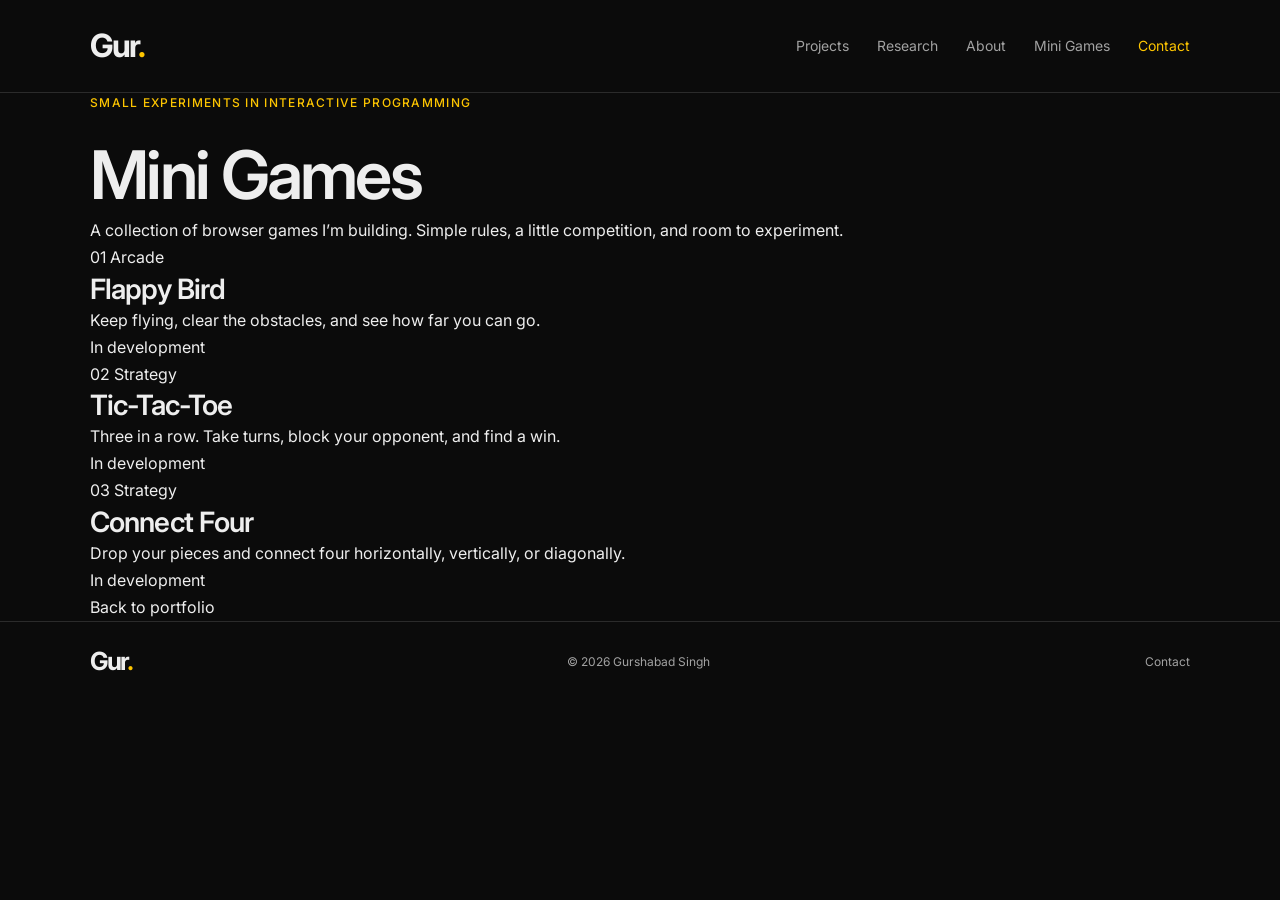
==== games.html @ 079ca64f "Add games.html for mini games portfolio" ====
<!DOCTYPE html>
<html lang="en">
<head>
  <meta charset="UTF-8">
  <meta name="viewport" content="width=device-width, initial-scale=1">
  <meta name="theme-color" content="#0b0b0b">
  <meta name="description" content="Small browser games built by Gurshabad Singh.">
  <title>Mini Games | Gurshabad Singh</title>

  <link rel="stylesheet" href="style.css">
  <link rel="stylesheet" href="games.css">
</head>

<body>
  <a class="skip-link" href="#main">Skip to content</a>

  <header>
    <div class="container header-inner">
      <a class="logo" href="index.html" aria-label="Gurshabad Singh home">
        Gur<span>.</span>
      </a>

      <nav id="navigation" aria-label="Main navigation">
        <a href="index.html#projects">Projects</a>
        <a href="index.html#research">Research</a>
        <a href="index.html#about">About</a>
        <a href="games.html" aria-current="page">Mini Games</a>
        <a class="contact-link" href="index.html#contact">Contact</a>
      </nav>

      <button
        class="menu-button"
        id="menu-button"
        type="button"
        aria-expanded="false"
        aria-controls="navigation">
        Menu
      </button>
    </div>
  </header>

  <main id="main" class="container games-main">
    <div class="games-intro">
      <p class="eyebrow">Small experiments in interactive programming</p>
      <h1>Mini Games</h1>

      <p class="games-description">
        A collection of browser games I’m building.
        Simple rules, a little competition, and room to experiment.
      </p>
    </div>

    <div class="games-grid">

      <!-- When ready, replace the status span with the Play link below. -->
      <article class="game-card">
        <div class="game-heading">
          <span class="game-number">01</span>
          <span class="game-category">Arcade</span>
        </div>

        <h2>Flappy Bird</h2>
        <p>
          Keep flying, clear the obstacles, and see how far you can go.
        </p>

        <div class="game-footer">
          <span class="game-status">In development</span>

          <!-- Enable after creating games/flappy-bird.html:
          <a class="button primary" href="games/flappy-bird.html">
            Play game
          </a>
          -->
        </div>
      </article>

      <article class="game-card">
        <div class="game-heading">
          <span class="game-number">02</span>
          <span class="game-category">Strategy</span>
        </div>

        <h2>Tic-Tac-Toe</h2>
        <p>
          Three in a row. Take turns, block your opponent, and find a win.
        </p>

        <div class="game-footer">
          <span class="game-status">In development</span>

          <!-- Enable after creating games/tic-tac-toe.html:
          <a class="button primary" href="games/tic-tac-toe.html">
            Play game
          </a>
          -->
        </div>
      </article>

      <article class="game-card">
        <div class="game-heading">
          <span class="game-number">03</span>
          <span class="game-category">Strategy</span>
        </div>

        <h2>Connect Four</h2>
        <p>
          Drop your pieces and connect four horizontally, vertically,
          or diagonally.
        </p>

        <div class="game-footer">
          <span class="game-status">In development</span>

          <!-- Enable after creating games/connect-four.html:
          <a class="button primary" href="games/connect-four.html">
            Play game
          </a>
          -->
        </div>
      </article>

    </div>

    <a class="games-back" href="index.html">Back to portfolio</a>
  </main>

  <footer>
    <div class="container footer-inner">
      <a class="logo" href="index.html" aria-label="Back to home">
        Gur<span>.</span>
      </a>

      <span>© <span id="year">2026</span> Gurshabad Singh</span>
      <a href="index.html#contact">Contact</a>
    </div>
  </footer>

  <!-- This page has its own small script.
       Don't load the portfolio's script.js here. -->
  <script>
    const menu = document.getElementById("menu-button");
    const navigation = document.getElementById("navigation");

    function closeMenu() {
      navigation.classList.remove("open");
      menu.setAttribute("aria-expanded", "false");
      menu.textContent = "Menu";
    }

    menu.addEventListener("click", () => {
      const open = navigation.classList.toggle("open");
      menu.setAttribute("aria-expanded", String(open));
      menu.textContent = open ? "Close" : "Menu";
    });

    navigation.querySelectorAll("a").forEach(link => {
      link.addEventListener("click", closeMenu);
    });

    document.addEventListener("keydown", event => {
      if (event.key === "Escape" &&
          navigation.classList.contains("open")) {
        closeMenu();
        menu.focus();
      }
    });

    document.getElementById("year").textContent =
      new Date().getFullYear();
  </script>
</body>
</html>
---- style.css ----
@import url("https://fonts.googleapis.com/css2?family=Inter:wght@400;500;600;700&family=Noto+Sans+Gurmukhi:wght@400;500&display=swap");

:root {
  --bg: #0b0b0b;
  --surface: #121212;
  --text: #eeeeee;
  --muted: #a2a2a2;
  --line: #2b2b2b;
  --yellow: #fdc500;
  --yellow-hover: #ffd500;
}

* { box-sizing: border-box; }

html {
  scroll-behavior: smooth;
  scroll-padding-top: 32px;
}

body {
  margin: 0;
  background: var(--bg);
  color: var(--text);
  font: 16px/1.7 Inter, Arial, sans-serif;
  -webkit-font-smoothing: antialiased;
}

::selection { background: var(--yellow); color: #111; }
a { color: inherit; text-decoration: none; }
button, input, select, textarea { font: inherit; }
button { cursor: pointer; }
h1, h2, h3, p { margin: 0; }
h1, h2, h3 { font-weight: 600; line-height: 1.25; }

:focus-visible {
  outline: 2px solid var(--yellow);
  outline-offset: 5px;
}

[hidden] { display: none !important; }

.container {
  width: min(1100px, calc(100% - 64px));
  margin: auto;
}

.reading-progress {
  position: fixed;
  top: 0;
  left: 0;
  width: 100%;
  height: 2px;
  background: var(--yellow);
  transform: scaleX(0);
  transform-origin: left;
  z-index: 100;
  pointer-events: none;
}

.cursor-ring {
  display: none;
  position: fixed;
  top: 0;
  left: 0;
  width: 30px;
  height: 30px;
  border: 1px solid rgba(253,197,0,.65);
  border-radius: 50%;
  pointer-events: none;
  z-index: 200;
  opacity: 0;
  transition: width .18s, height .18s, background .18s, opacity .18s;
}

.cursor-ring.active {
  width: 44px;
  height: 44px;
  background: rgba(253,197,0,.06);
}

.cursor-ring.pressed { background: rgba(253,197,0,.16); }

header { border-bottom: 1px solid var(--line); }

.header-inner {
  min-height: 92px;
  display: flex;
  align-items: center;
  justify-content: space-between;
  gap: 25px;
}

.logo {
  font-size: 32px;
  font-weight: 700;
  letter-spacing: -1.8px;
  line-height: 1;
}

.logo span { color: var(--yellow); }

nav {
  display: flex;
  align-items: center;
  gap: 28px;
  font-size: 14px;
  color: var(--muted);
}

nav a {
  position: relative;
  padding: 6px 0;
  transition: color .2s;
}

nav a::after {
  content: "";
  position: absolute;
  left: 0;
  bottom: 0;
  height: 1px;
  width: 100%;
  background: var(--yellow);
  transform: scaleX(0);
  transform-origin: left;
  transition: transform .2s;
}

nav a:hover,
nav a[aria-current="location"] { color: var(--text); }

nav a:hover::after,
nav a[aria-current="location"]::after { transform: scaleX(1); }

nav .contact-link { color: var(--yellow); }

.menu-button {
  display: none;
  background: none;
  border: 1px solid var(--line);
  border-radius: 4px;
  color: var(--text);
  padding: 7px 12px;
  font-size: 14px;
}

.hero { padding: 83px 0 73px; }

.hero-grid {
  display: grid;
  grid-template-columns: minmax(0,1fr) 255px;
  gap: 75px;
  align-items: start;
}

.eyebrow {
  font-size: 12px;
  font-weight: 500;
  letter-spacing: 1.3px;
  text-transform: uppercase;
  color: var(--yellow);
}

h1 {
  margin-top: 20px;
  font-size: clamp(40px,5.4vw,67px);
  letter-spacing: -2.7px;
}

.gurmukhi {
  font-family: "Noto Sans Gurmukhi", sans-serif;
  font-size: 23px;
  color: var(--muted);
  margin-top: 13px;
  line-height: 1.8;
}

.hero-role {
  font-size: 20px;
  color: #d5d5d5;
  margin-top: 22px;
  letter-spacing: -.4px;
}

.hero-description {
  max-width: 650px;
  margin-top: 17px;
  color: var(--muted);
  font-size: 16px;
}

.hero-actions {
  display: flex;
  flex-wrap: wrap;
  gap: 11px;
  margin-top: 29px;
}

.button {
  min-height: 44px;
  display: inline-flex;
  align-items: center;
  justify-content: center;
  padding: 10px 18px;
  border: 1px solid #414141;
  border-radius: 4px;
  background: transparent;
  color: var(--text);
  font-size: 14px;
  font-weight: 500;
  transition: background .2s, border-color .2s, transform .2s;
}

.button:hover {
  background: #202020;
  border-color: #777;
  transform: translateY(-2px);
}

.button.primary {
  background: var(--yellow);
  border-color: var(--yellow);
  color: #111;
}

.button.primary:hover {
  background: var(--yellow-hover);
  border-color: var(--yellow-hover);
}

.profile-summary {
  margin: 9px 0 0;
  padding-top: 21px;
  border-top: 2px solid var(--yellow);
}

.profile-summary > div {
  border-bottom: 1px solid var(--line);
  padding-bottom: 20px;
  margin-bottom: 20px;
}

.profile-summary > div:last-child {
  border-bottom: 0;
  padding-bottom: 0;
  margin-bottom: 0;
}

.profile-summary dt {
  font-size: 12px;
  color: var(--muted);
  margin-bottom: 6px;
}

.profile-summary dd {
  margin: 0;
  font-size: 14px;
  color: #d4d4d4;
}

.hero-footer {
  margin-top: 55px;
  padding-top: 20px;
  border-top: 1px solid var(--line);
  display: flex;
  justify-content: space-between;
  flex-wrap: wrap;
  gap: 14px;
  color: var(--muted);
  font-size: 12px;
}

.section {
  border-top: 1px solid var(--line);
  padding: 65px 0;
}

.section-heading {
  display: flex;
  align-items: baseline;
  justify-content: space-between;
  flex-wrap: wrap;
  gap: 16px;
  margin-bottom: 30px;
}

h2 { font-size: 28px; letter-spacing: -.9px; }
.section-heading p { font-size: 14px; color: var(--muted); }

.filters {
  display: flex;
  flex-wrap: wrap;
  gap: 7px;
  margin-bottom: 22px;
}

.filters button {
  border: 1px solid var(--line);
  background: transparent;
  color: var(--muted);
  border-radius: 4px;
  padding: 7px 13px;
  font-size: 13px;
  transition: color .2s, border-color .2s;
}

.filters button:hover { color: var(--text); }

.filters button[aria-pressed="true"] {
  color: var(--yellow);
  border-color: #756015;
  background: #18160e;
}

.project-grid {
  display: grid;
  grid-template-columns: repeat(2,minmax(0,1fr));
  gap: 17px;
  perspective: 1000px;
}

.project-card {
  --mx: 50%;
  --my: 50%;
  --rx: 0deg;
  --ry: 0deg;
  appearance: none;
  width: 100%;
  min-height: 270px;
  display: flex;
  flex-direction: column;
  align-items: flex-start;
  position: relative;
  text-align: left;
  padding: 27px;
  border: 1px solid var(--line);
  border-radius: 6px;
  background: var(--surface);
  color: var(--text);
  overflow: hidden;
  transform: rotateX(var(--rx)) rotateY(var(--ry));
  transition: border-color .22s, background .22s, transform .18s ease-out;
}

.project-card::before {
  content: "";
  position: absolute;
  inset: 0;
  background: radial-gradient(
    320px circle at var(--mx) var(--my),
    rgba(253,197,0,.075),
    transparent 70%
  );
  opacity: 0;
  transition: opacity .25s;
  pointer-events: none;
}

.project-card > * { position: relative; }

.project-card:hover,
.project-card:focus-visible {
  border-color: #706021;
  background: #161616;
}

.project-card:hover::before { opacity: 1; }

.project-top {
  width: 100%;
  display: flex;
  justify-content: space-between;
  align-items: center;
  gap: 15px;
  margin-bottom: 21px;
}

.project-category { font-size: 12px; color: var(--yellow); }

.project-mark {
  font-size: 23px;
  color: #777;
  line-height: 1;
  transition: color .2s, transform .2s;
}

.project-card:hover .project-mark {
  color: var(--yellow);
  transform: rotate(90deg);
}

.project-card h3 { font-size: 21px; letter-spacing: -.55px; }
.project-card p { color: var(--muted); font-size: 14px; margin-top: 11px; }

.tags { display: flex; flex-wrap: wrap; gap: 7px; margin-top: 18px; }

.tag {
  display: inline-block;
  font-size: 12px;
  line-height: 1.6;
  padding: 3px 8px;
  border: 1px solid #383838;
  border-radius: 3px;
  color: #bfbfbf;
}

.project-bottom {
  width: 100%;
  margin-top: auto;
  padding-top: 23px;
  display: flex;
  justify-content: space-between;
  align-items: center;
  gap: 15px;
  font-size: 12px;
  color: var(--muted);
}

.details-label { color: #d7d7d7; }

.research-entry {
  display: grid;
  grid-template-columns: 220px minmax(0,1fr);
  gap: 45px;
  padding: 28px 0;
  border-top: 1px solid var(--line);
}

.research-entry:first-of-type { padding-top: 0; border-top: 0; }
.research-entry h3 { font-size: 18px; letter-spacing: -.35px; }
.research-role { color: var(--yellow); font-size: 13px; margin-top: 8px; }
.metadata { color: var(--muted); font-size: 12px; margin-top: 5px; }
.research-copy p { color: var(--muted); font-size: 15px; }
.research-copy p + p { margin-top: 12px; }

.manuscripts {
  margin-top: 29px;
  padding-top: 28px;
  border-top: 1px solid var(--line);
}

.manuscripts-heading {
  display: flex;
  justify-content: space-between;
  align-items: baseline;
  flex-wrap: wrap;
  gap: 15px;
  margin-bottom: 20px;
}

.manuscripts-heading h3 { font-size: 19px; }
.manuscripts-heading span { font-size: 12px; color: var(--muted); }

.manuscript {
  display: grid;
  grid-template-columns: minmax(0,1fr) auto;
  gap: 25px;
  border-top: 1px solid var(--line);
  padding: 20px 0;
}

.manuscript h3 { font-size: 16px; font-weight: 500; }
.manuscript p { font-size: 14px; color: var(--muted); margin-top: 7px; }
.manuscript-status { font-size: 12px; color: var(--yellow); white-space: nowrap; }
.manuscript-note { font-size: 12px; color: var(--muted); margin-top: 10px; }

.about-grid {
  display: grid;
  grid-template-columns: minmax(0,1fr) 295px;
  gap: 65px;
}

.about-copy p { color: var(--muted); font-size: 15px; }
.about-copy p:first-child { color: #d2d2d2; }
.about-copy p + p { margin-top: 18px; }
.about-aside { border-left: 1px solid var(--line); padding-left: 25px; }
.about-aside h3 { font-size: 13px; font-weight: 500; color: var(--yellow); margin-bottom: 16px; }
.about-aside ul { padding: 0; margin: 0; list-style: none; }
.about-aside li { font-size: 13px; color: var(--muted); padding-bottom: 17px; }
.about-aside strong { display: block; font-weight: 500; color: #d5d5d5; margin-bottom: 3px; }

.skills {
  display: grid;
  grid-template-columns: repeat(3,1fr);
  gap: 30px;
  margin-top: 35px;
  padding-top: 27px;
  border-top: 1px solid var(--line);
}

.skills h3 { font-size: 13px; font-weight: 500; margin-bottom: 10px; }
.skills p { color: var(--muted); font-size: 13px; line-height: 1.9; }

.contact-grid {
  display: grid;
  grid-template-columns: minmax(0,1fr) minmax(0,1fr);
  gap: 70px;
}

.contact-copy { color: var(--muted); font-size: 15px; max-width: 420px; margin-top: 17px; }
.email-link { color: var(--yellow); display: inline-block; font-size: 15px; margin-top: 25px; overflow-wrap: anywhere; }

.contact-actions {
  display: flex;
  flex-wrap: wrap;
  align-items: center;
  gap: 20px;
  margin-top: 18px;
  color: var(--muted);
  font-size: 13px;
}

.contact-actions a:hover { color: var(--text); }
.copy-email { padding: 0; background: none; border: 0; color: var(--muted); }
.copy-email:hover { color: var(--yellow); }

.form-row { display: grid; grid-template-columns: 1fr 1fr; gap: 20px; }
form label { display: block; font-size: 13px; color: #bfbfbf; margin-bottom: 21px; }

input, select, textarea {
  width: 100%;
  display: block;
  background: transparent;
  border: 0;
  border-bottom: 1px solid #4a4a4a;
  border-radius: 0;
  padding: 11px 0;
  color: var(--text);
  font-size: 16px;
  transition: border-color .2s;
}

input:focus, select:focus, textarea:focus { border-bottom-color: var(--yellow); }
input::placeholder, textarea::placeholder { color: #858585; }
select option { background: #151515; }
textarea { resize: vertical; }
.form-note { color: var(--muted); font-size: 12px; margin-top: 15px; }

footer { border-top: 1px solid var(--line); }

.footer-inner {
  padding: 27px 0;
  display: flex;
  align-items: center;
  justify-content: space-between;
  flex-wrap: wrap;
  gap: 20px;
  font-size: 12px;
  color: var(--muted);
}

.footer-inner .logo { font-size: 25px; color: var(--text); }

dialog {
  color: var(--text);
  background: #101010;
  border: 1px solid #424242;
  border-radius: 7px;
  width: min(710px,calc(100% - 32px));
  max-height: 88vh;
  padding: 0;
}

dialog[open] { animation: dialog-enter .2s ease; }
dialog::backdrop { background: rgba(0,0,0,.78); backdrop-filter: blur(5px); }
.dialog-inner { padding: 33px 36px; }
.dialog-top { display: flex; align-items: center; justify-content: space-between; gap: 20px; }
.dialog-category { font-size: 12px; color: var(--yellow); }

.close-dialog {
  display: grid;
  place-items: center;
  width: 35px;
  height: 35px;
  border: 1px solid #444;
  border-radius: 4px;
  color: var(--text);
  background: transparent;
  font-size: 24px;
  line-height: 1;
}

.close-dialog:hover { background: #242424; }
dialog h2 { font-size: 31px; margin-top: 24px; letter-spacing: -.8px; }
.dialog-description { color: #c8c8c8; font-size: 15px; margin-top: 22px; }
.dialog-detail { margin-top: 25px; padding-top: 21px; border-top: 1px solid var(--line); }
.dialog-detail h3 { font-size: 14px; font-weight: 500; margin-bottom: 10px; }
.dialog-detail p { color: var(--muted); font-size: 14px; }
.dialog-actions { display: flex; gap: 10px; flex-wrap: wrap; margin-top: 28px; }

.skip-link {
  position: absolute;
  top: -100px;
  left: 20px;
  background: var(--yellow);
  color: #111;
  padding: 10px 15px;
  z-index: 150;
}

.skip-link:focus { top: 10px; }

.sr-only {
  position: absolute;
  width: 1px;
  height: 1px;
  padding: 0;
  margin: -1px;
  overflow: hidden;
  clip-path: inset(50%);
  white-space: nowrap;
  border: 0;
}

.hero-intro { animation: enter .6s ease both; }
.profile-summary { animation: enter .7s ease both; }

.reveal.pending { opacity: 0; transform: translateY(14px); }
.reveal.visible { animation: enter .5s ease both; }

@keyframes enter {
  from { opacity: 0; translate: 0 14px; }
  to { opacity: 1; translate: 0 0; }
}

@keyframes dialog-enter {
  from { opacity: 0; transform: translateY(8px) scale(.99); }
  to { opacity: 1; transform: translateY(0) scale(1); }
}

@media (hover: hover) and (pointer: fine) and (prefers-reduced-motion: no-preference) {
  .cursor-ring { display: block; }
}

@media (max-width: 900px) {
  .hero-grid { gap: 40px; }
  .contact-grid { gap: 40px; }
  .about-grid { grid-template-columns: minmax(0,1fr) 250px; gap: 40px; }
}

@media (max-width: 720px) {
  .container { width: calc(100% - 40px); }
  .header-inner { min-height: 76px; }
  .logo { font-size: 29px; }
  .menu-button { display: block; }

  nav {
    display: none;
    position: absolute;
    top: 76px;
    left: 0;
    right: 0;
    padding: 21px 20px;
    background: var(--bg);
    border-bottom: 1px solid var(--line);
    z-index: 20;
    gap: 21px;
    flex-wrap: wrap;
  }

  nav.open { display: flex; }
  .hero { padding: 50px 0 45px; }
  .hero-grid { grid-template-columns: 1fr; gap: 32px; }
  h1 { font-size: clamp(37px,9vw,55px); letter-spacing: -1.8px; }
  .gurmukhi { font-size: 21px; }
  .hero-role { font-size: 19px; }

  .profile-summary {
    display: grid;
    grid-template-columns: 1fr 1fr;
    gap: 20px;
    margin-top: 0;
  }

  .profile-summary > div { margin: 0; padding: 0; border-bottom: 0; }
  .hero-footer { margin-top: 32px; }
  .section { padding: 45px 0; }
  .section-heading { display: block; margin-bottom: 24px; }
  .section-heading p { margin-top: 9px; }
  h2 { font-size: 25px; }
  .project-grid { grid-template-columns: 1fr; }
  .project-card { min-height: 250px; padding: 23px; }
  .research-entry { grid-template-columns: 1fr; gap: 15px; padding: 24px 0; }
  .manuscript { grid-template-columns: 1fr; gap: 10px; }
  .about-grid, .contact-grid { grid-template-columns: 1fr; gap: 30px; }
  .about-aside { border-left: 0; border-top: 1px solid var(--line); padding: 23px 0 0; }
  .skills { grid-template-columns: 1fr; gap: 22px; }
  .form-row { grid-template-columns: 1fr; gap: 0; }
  .dialog-inner { padding: 25px; }
  dialog h2 { font-size: 27px; }
}

@media (prefers-reduced-motion: reduce) {
  html { scroll-behavior: auto; }

  *, *::before, *::after {
    animation: none !important;
    transition: none !important;
  }

  .reveal.pending { opacity: 1; transform: none; }
  .project-card { transform: none; }
  .cursor-ring { display: none; }
}
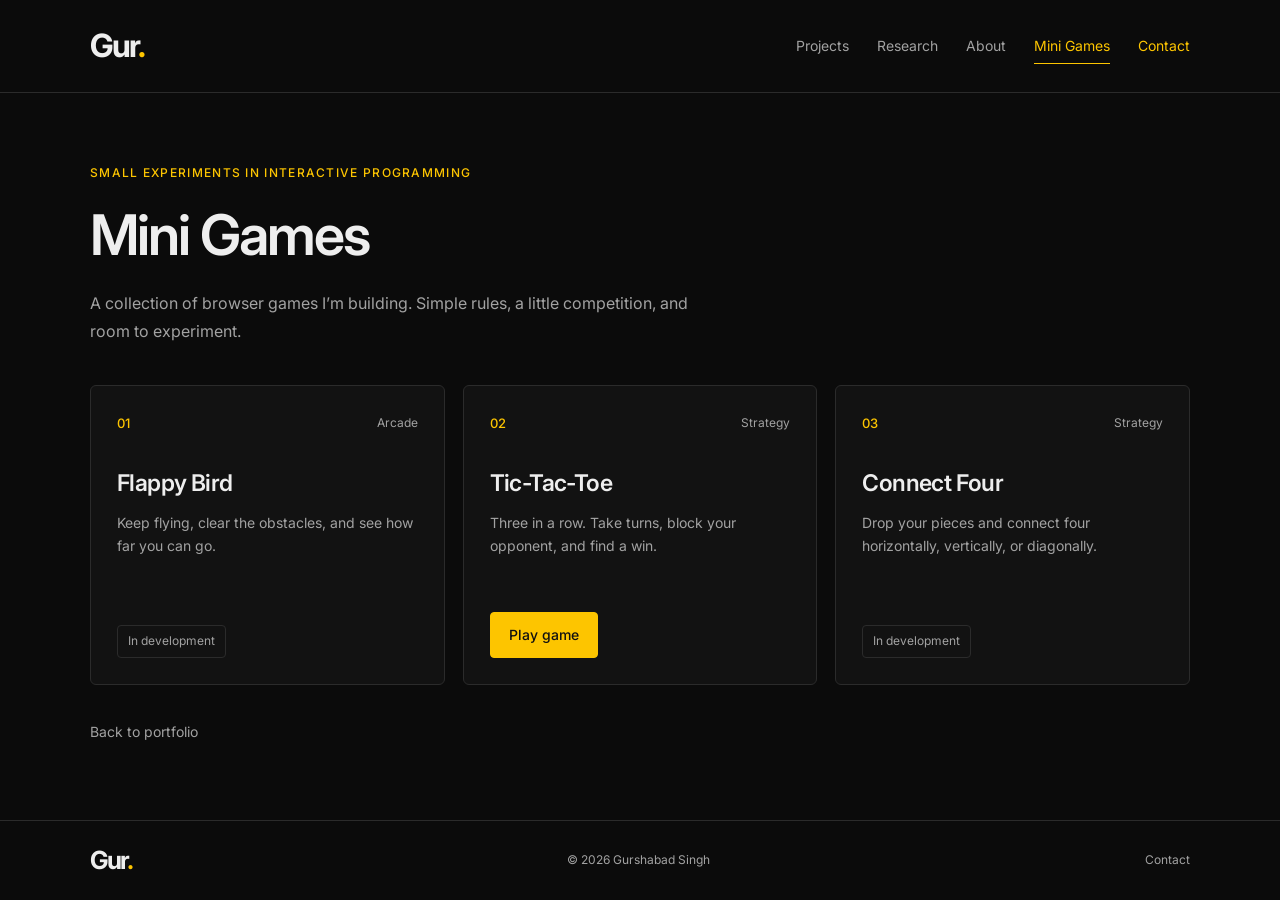
==== commit 5c2cb405: "Update game footer to enable play link Removed 'In development' status and enabled game link." ====
--- a/games.html
+++ b/games.html
@@ -87,14 +87,10 @@
         </p>
 
         <div class="game-footer">
-          <span class="game-status">In development</span>
-
-          <!-- Enable after creating games/tic-tac-toe.html:
-          <a class="button primary" href="games/tic-tac-toe.html">
-            Play game
-          </a>
-          -->
-        </div>
+  <a class="button primary" href="games/tic-tac-toe.html">
+    Play game
+  </a>
+</div>
       </article>
 
       <article class="game-card">
--- a/games.css
+++ b/games.css
@@ -0,0 +1,136 @@
+.games-main {
+  padding-top: 70px;
+  padding-bottom: 75px;
+  min-height: calc(100vh - 180px);
+}
+
+.games-intro {
+  max-width: 640px;
+  margin-bottom: 40px;
+  animation: enter .5s ease both;
+}
+
+.games-intro h1 {
+  font-size: clamp(38px, 5vw, 56px);
+  letter-spacing: -2px;
+  margin-top: 17px;
+}
+
+.games-description {
+  color: var(--muted);
+  font-size: 16px;
+  margin-top: 20px;
+}
+
+.games-grid {
+  display: grid;
+  grid-template-columns: repeat(3, minmax(0, 1fr));
+  gap: 18px;
+}
+
+.game-card {
+  display: flex;
+  flex-direction: column;
+  min-height: 300px;
+  padding: 26px;
+  background: var(--surface);
+  border: 1px solid var(--line);
+  border-radius: 6px;
+  transition:
+    transform .2s ease,
+    border-color .2s ease,
+    background .2s ease;
+  animation: enter .5s ease both;
+}
+
+.game-card:nth-child(2) { animation-delay: .07s; }
+.game-card:nth-child(3) { animation-delay: .14s; }
+
+.game-card:hover {
+  transform: translateY(-4px);
+  border-color: #706021;
+  background: #171717;
+}
+
+.game-heading {
+  display: flex;
+  justify-content: space-between;
+  align-items: center;
+  gap: 15px;
+  margin-bottom: 35px;
+}
+
+.game-number {
+  color: var(--yellow);
+  font-size: 13px;
+  font-weight: 500;
+}
+
+.game-category {
+  color: var(--muted);
+  font-size: 12px;
+}
+
+.game-card h2 {
+  font-size: 23px;
+  letter-spacing: -.6px;
+}
+
+.game-card > p {
+  color: var(--muted);
+  font-size: 14px;
+  margin-top: 13px;
+}
+
+.game-footer {
+  margin-top: auto;
+  padding-top: 28px;
+}
+
+.game-status {
+  display: inline-block;
+  color: var(--muted);
+  font-size: 12px;
+  padding: 5px 10px;
+  border: 1px solid var(--line);
+  border-radius: 4px;
+}
+
+.games-back {
+  display: inline-block;
+  margin-top: 35px;
+  font-size: 14px;
+  color: var(--muted);
+  transition: color .2s;
+}
+
+.games-back:hover { color: var(--yellow); }
+
+nav a[aria-current="page"] {
+  color: var(--yellow);
+}
+
+nav a[aria-current="page"]::after {
+  transform: scaleX(1);
+}
+
+@media (max-width: 950px) {
+  .games-grid {
+    grid-template-columns: repeat(2, minmax(0, 1fr));
+  }
+}
+
+@media (max-width: 720px) {
+  .games-main {
+    padding-top: 45px;
+    padding-bottom: 50px;
+  }
+
+  .games-grid {
+    grid-template-columns: 1fr;
+  }
+
+  .game-card {
+    min-height: 270px;
+  }
+}
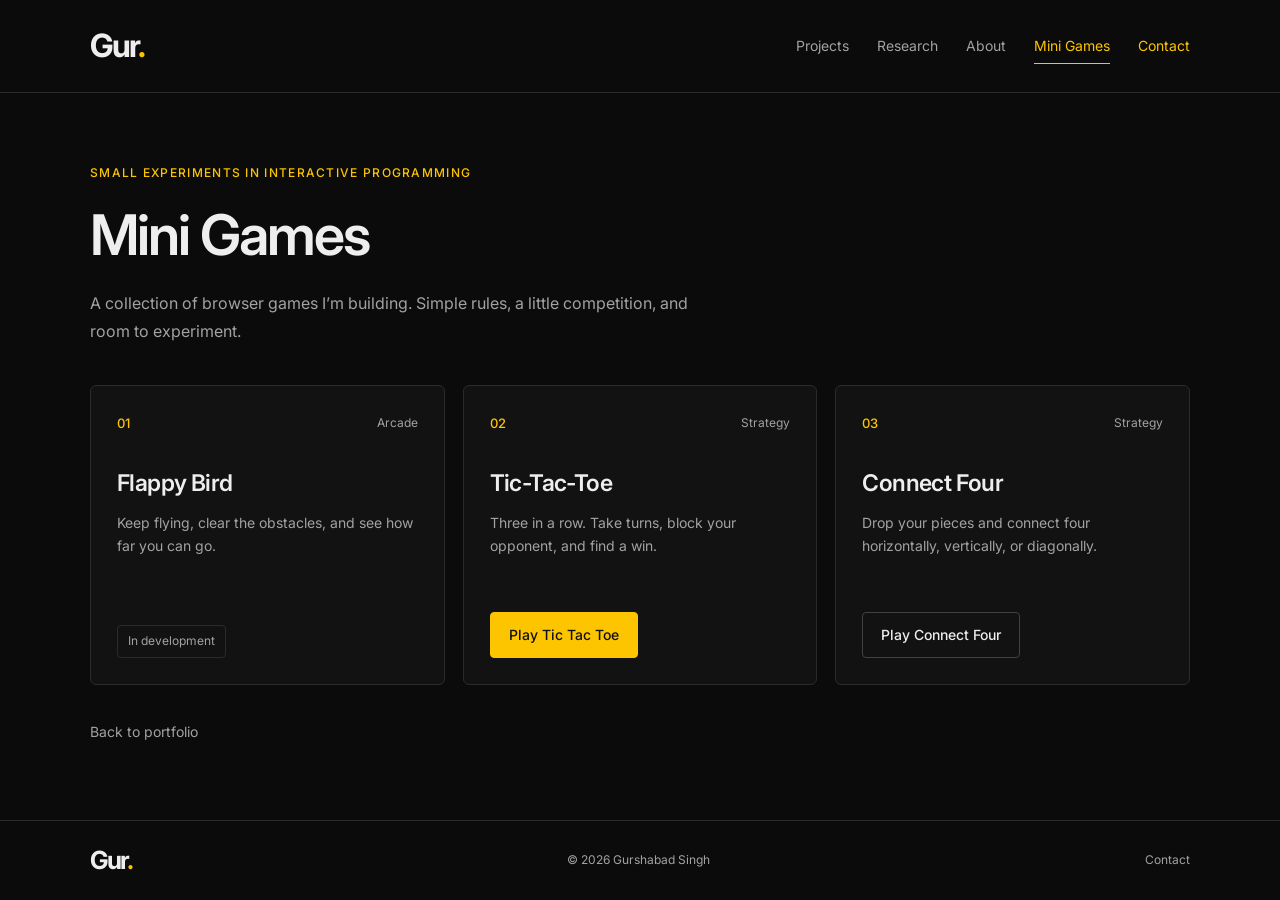
==== commit 5086a9d4: "Update game links and text in games.html" ====
--- a/games.html
+++ b/games.html
@@ -88,7 +88,7 @@
 
         <div class="game-footer">
   <a class="button primary" href="games/tic-tac-toe.html">
-    Play game
+    Play Tic Tac Toe
   </a>
 </div>
       </article>
@@ -106,13 +106,9 @@
         </p>
 
         <div class="game-footer">
-          <span class="game-status">In development</span>
-
-          <!-- Enable after creating games/connect-four.html:
-          <a class="button primary" href="games/connect-four.html">
-            Play game
+          <a class="button" href="games/connect-four.html">
+            Play Connect Four
           </a>
-          -->
         </div>
       </article>
 
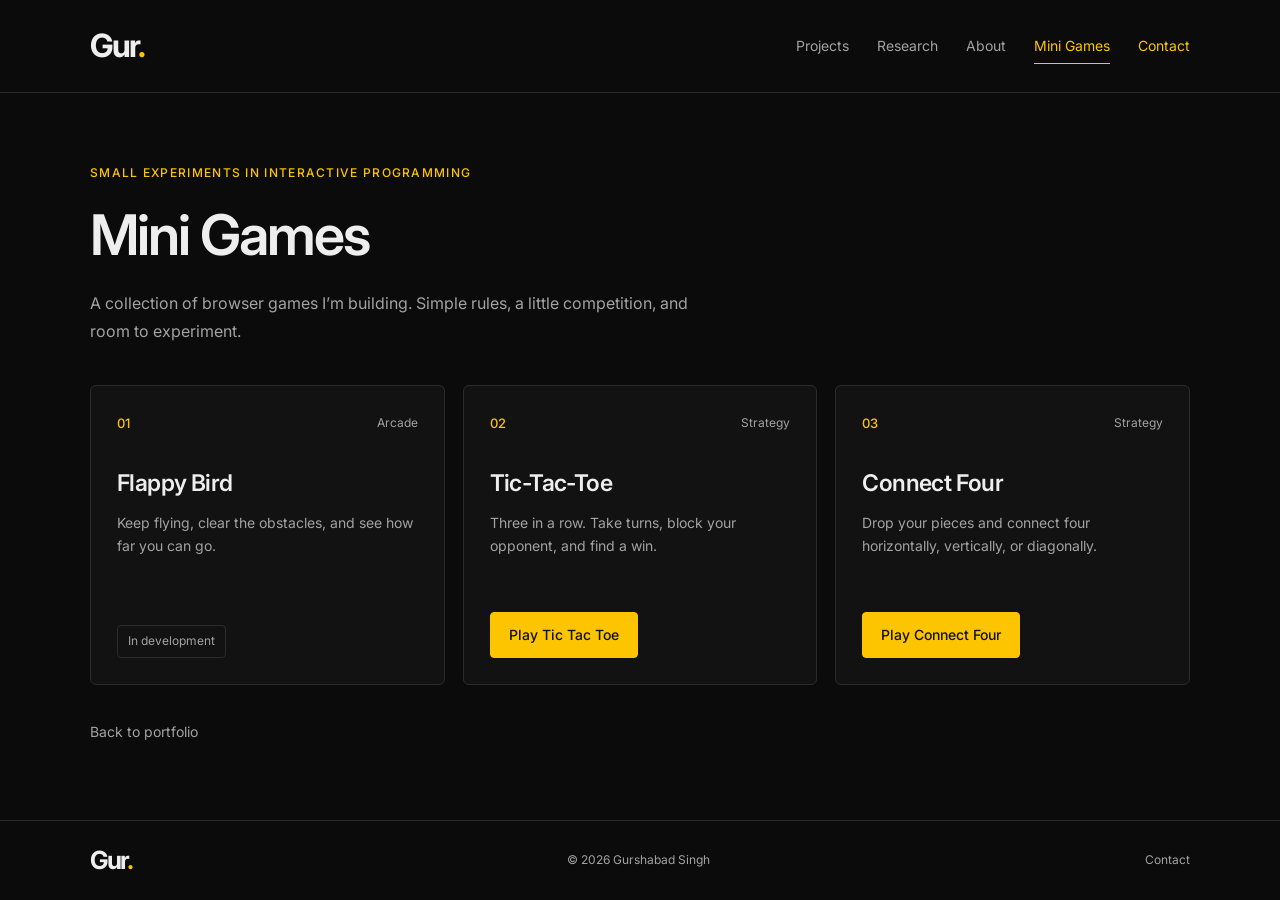
==== commit 916cebd1: "Change button class to 'primary' for Connect Four" ====
--- a/games.html
+++ b/games.html
@@ -106,7 +106,7 @@
         </p>
 
         <div class="game-footer">
-          <a class="button" href="games/connect-four.html">
+          <a class="button primary" href="games/connect-four.html">
             Play Connect Four
           </a>
         </div>
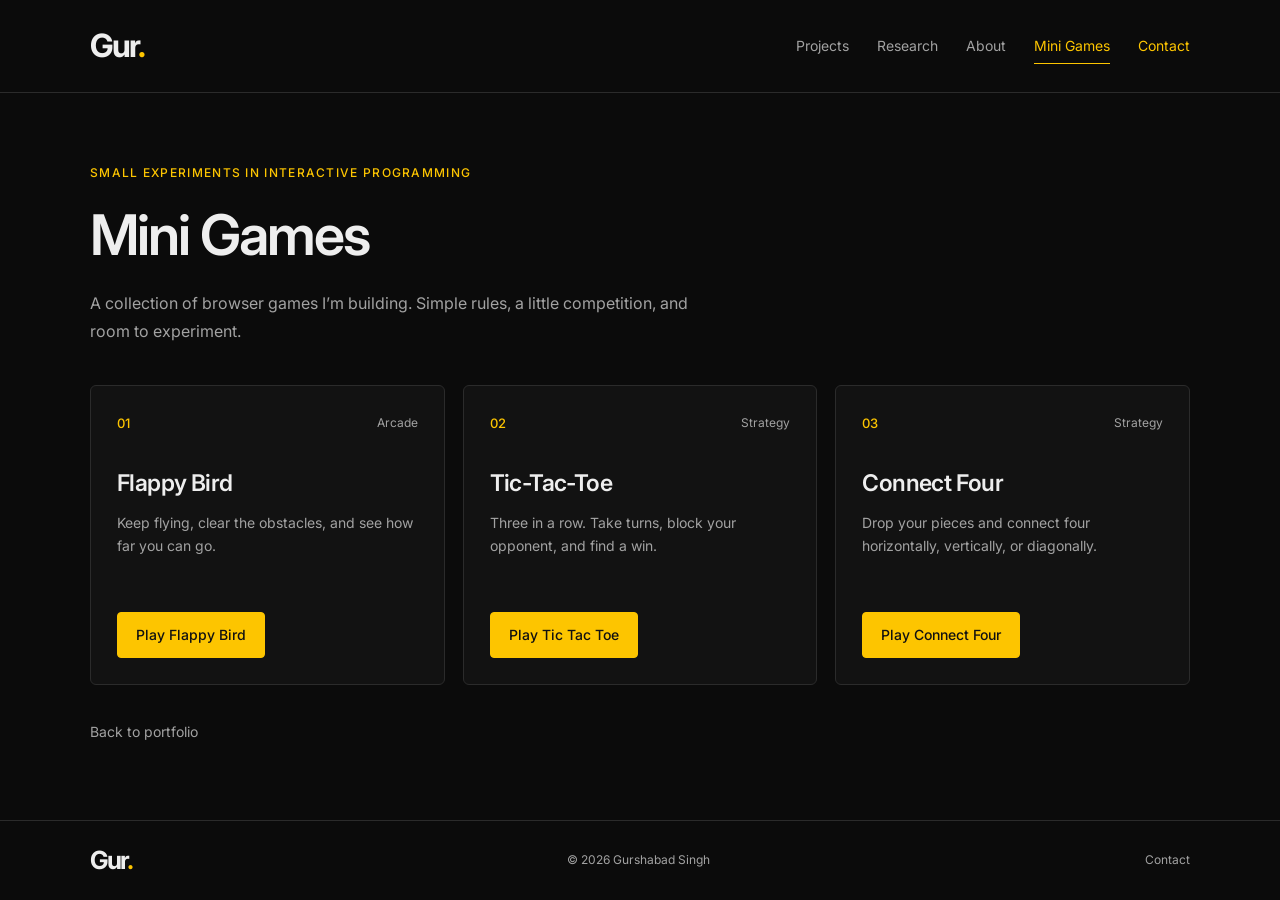
==== commit 5797f0be: "Add link to play Flappy Bird in game footer Updated game footer to include a link to play Flappy Bir" ====
--- a/games.html
+++ b/games.html
@@ -65,13 +65,9 @@
         </p>
 
         <div class="game-footer">
-          <span class="game-status">In development</span>
-
-          <!-- Enable after creating games/flappy-bird.html:
-          <a class="button primary" href="games/flappy-bird.html">
-            Play game
+          <a class="button primary" href="games/flappy-bird.html"> 
+            Play Flappy Bird 
           </a>
-          -->
         </div>
       </article>
 
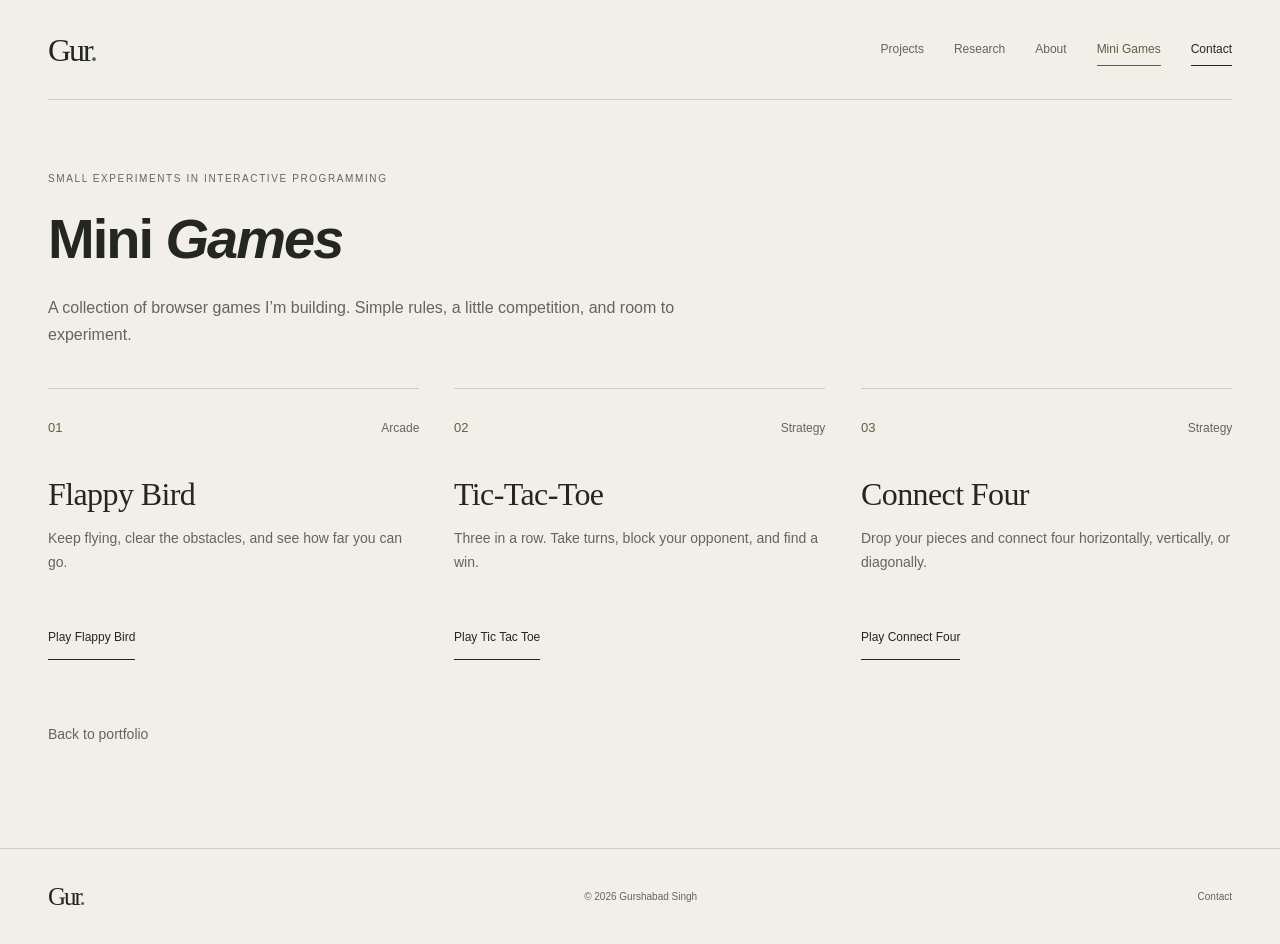
==== commit cab843fe: "Redesign portfolio with editorial layout and accessible scroll animations" ====
--- a/games.html
+++ b/games.html
@@ -7,8 +7,10 @@
   <meta name="description" content="Small browser games built by Gurshabad Singh.">
   <title>Mini Games | Gurshabad Singh</title>
 
-  <link rel="stylesheet" href="style.css">
+  <link rel="stylesheet" href="style.css?v=editorial-3">
   <link rel="stylesheet" href="games.css">
+  <script src="motion.js?v=editorial-3" defer></script>
+  <link rel="stylesheet" href="editorial.css?v=3">
 </head>
 
 <body>
@@ -42,7 +44,7 @@
   <main id="main" class="container games-main">
     <div class="games-intro">
       <p class="eyebrow">Small experiments in interactive programming</p>
-      <h1>Mini Games</h1>
+      <h1 class="motion-title">Mini <span class="title-accent">Games</span></h1>
 
       <p class="games-description">
         A collection of browser games I’m building.
--- a/style.css
+++ b/style.css
@@ -56,29 +56,6 @@
   z-index: 100;
   pointer-events: none;
 }
-
-.cursor-ring {
-  display: none;
-  position: fixed;
-  top: 0;
-  left: 0;
-  width: 30px;
-  height: 30px;
-  border: 1px solid rgba(253,197,0,.65);
-  border-radius: 50%;
-  pointer-events: none;
-  z-index: 200;
-  opacity: 0;
-  transition: width .18s, height .18s, background .18s, opacity .18s;
-}
-
-.cursor-ring.active {
-  width: 44px;
-  height: 44px;
-  background: rgba(253,197,0,.06);
-}
-
-.cursor-ring.pressed { background: rgba(253,197,0,.16); }
 
 header { border-bottom: 1px solid var(--line); }
 
@@ -626,10 +603,6 @@
 @keyframes dialog-enter {
   from { opacity: 0; transform: translateY(8px) scale(.99); }
   to { opacity: 1; transform: translateY(0) scale(1); }
-}
-
-@media (hover: hover) and (pointer: fine) and (prefers-reduced-motion: no-preference) {
-  .cursor-ring { display: block; }
 }
 
 @media (max-width: 900px) {
@@ -700,5 +673,164 @@
 
   .reveal.pending { opacity: 1; transform: none; }
   .project-card { transform: none; }
-  .cursor-ring { display: none; }
-}
+}
+
+/* Motion language: warm light, precise lines, and soft spring settling. */
+.hero { position: relative; isolation: isolate; }
+.hero-atmosphere {
+  position: absolute;
+  inset: 0 -30px;
+  overflow: hidden;
+  z-index: -1;
+  pointer-events: none;
+  mask-image: linear-gradient(transparent, #000 15%, #000 65%, transparent);
+}
+.aurora {
+  position: absolute;
+  width: 85%;
+  height: 115%;
+  top: -30%;
+  right: -15%;
+  background: radial-gradient(ellipse at 60% 40%, #fdc50019, transparent 60%),
+    radial-gradient(ellipse at 30% 70%, #d68d1110, transparent 50%);
+  animation: aurora-drift 16s ease-in-out infinite alternate;
+}
+.hero-gridlines {
+  position: absolute;
+  inset: 0;
+  background-image: linear-gradient(#fdc50009 1px, transparent 1px), linear-gradient(90deg, #fdc50009 1px, transparent 1px);
+  background-size: 56px 56px;
+  mask-image: radial-gradient(ellipse at 80% 30%, #000, transparent 65%);
+}
+@keyframes aurora-drift {
+  from { transform: translate(-5%, 0) rotate(-8deg) scale(1); }
+  to { transform: translate(5%, 8%) rotate(8deg) scale(1.15); }
+}
+.hero-intro, .profile-summary, .games-intro { animation: none; }
+.word-mask { display: inline-block; overflow: clip; vertical-align: bottom; padding-bottom: .12em; margin-bottom: -.12em; }
+.word-mask > span { display: inline-block; }
+.title-accent {
+  color: var(--yellow);
+  background: linear-gradient(110deg, #fdc500 15%, #fff4c0 45%, #fdc500 65%);
+  background-size: 220% 100%;
+  background-clip: text;
+  -webkit-text-fill-color: transparent;
+  animation: title-light 7s ease-in-out infinite;
+}
+@keyframes title-light { 0%, 100% { background-position: 100% 0; } 50% { background-position: 0 0; } }
+.profile-summary { position: relative; }
+.profile-summary::before {
+  content: "";
+  position: absolute;
+  top: -3px;
+  left: 0;
+  width: 30%;
+  height: 4px;
+  background: linear-gradient(90deg, transparent, #fff2ba, transparent);
+  box-shadow: 0 0 22px #fdc50055;
+  animation: border-sweep 6s ease-in-out infinite alternate;
+}
+@keyframes border-sweep { to { left: 70%; } }
+.button, .copy-email {
+  transition: translate .6s cubic-bezier(.16,1.6,.3,1), background .2s, border-color .2s, transform .2s, box-shadow .3s;
+}
+.button.primary:hover { box-shadow: 0 6px 30px #fdc50028; }
+.button:active { transform: scale(.97); }
+.project-card, .game-card {
+  transform: perspective(1000px) rotateX(var(--rx, 0deg)) rotateY(var(--ry, 0deg));
+  transition: border-color .3s, background .3s, transform .35s cubic-bezier(.2,.8,.2,1), box-shadow .3s;
+}
+.project-card::before, .game-card::before {
+  content: "";
+  position: absolute;
+  inset: 0;
+  border-radius: inherit;
+  background: radial-gradient(420px circle at var(--mx, 50%) var(--my, 50%), #fdc50015, transparent 65%);
+  pointer-events: none;
+  opacity: 0;
+  transition: opacity .4s;
+}
+.project-card.pointer-lit::before, .game-card.pointer-lit::before { opacity: 1; }
+.project-card.pointer-lit, .game-card.pointer-lit {
+  border-color: #8c712e;
+  box-shadow: 0 16px 50px -24px #000, inset 0 1px #ffe5a010;
+}
+.project-card h3, .game-card h2 { transition: translate .4s cubic-bezier(.16,1,.3,1), color .3s; }
+.project-card:hover h3, .game-card:hover h2 { translate: 3px 0; color: #fff1c1; }
+.reveal.visible { animation: reveal-rise .8s cubic-bezier(.16,1,.3,1) var(--reveal-delay, 0ms) both; }
+@keyframes reveal-rise {
+  from { opacity: 0; translate: 0 28px; }
+  to { opacity: 1; translate: 0 0; }
+}
+.filters button { transition: color .25s, border-color .25s, background .25s, box-shadow .25s; }
+.filters button[aria-pressed="true"] { box-shadow: inset 0 -2px #fdc500; }
+dialog[open] { animation: none; }
+dialog[open]::backdrop { animation: backdrop-enter .4s ease both; }
+@keyframes backdrop-enter { from { background: #0000; backdrop-filter: blur(0); } to { background: #000c; backdrop-filter: blur(8px); } }
+body:has(#project-dialog[open]) { overflow: hidden; }
+@view-transition { navigation: auto; }
+@media (max-width: 720px) {
+  .hero-atmosphere { inset-inline: -15px; }
+  .aurora { animation: none; }
+}
+@media (prefers-reduced-motion: reduce) {
+  .title-accent { background: none; -webkit-text-fill-color: currentColor; }
+  .project-card, .game-card { transform: none !important; }
+  .button, .copy-email, .project-card h3, .game-card h2 { translate: none !important; }
+  .reveal.pending { opacity: 1; translate: none; }
+  ::view-transition-group(*), ::view-transition-old(*), ::view-transition-new(*) { animation: none !important; }
+}
+
+/* Editorial scroll sequence: driven by scroll position, with native scrolling. */
+.scroll-story { padding: 95px 0 0; border-top: 1px solid var(--line); overflow: clip; }
+.story-layout { display: grid; grid-template-columns: 220px minmax(0, 1fr); gap: 45px; }
+.story-layout > .eyebrow { padding-top: 15px; }
+.scroll-words { font-size: clamp(36px, 4.9vw, 68px); line-height: 1.12; letter-spacing: -.055em; max-width: 850px; }
+.scroll-word { color: var(--text); }
+.scroll-enabled .scroll-word {
+  color: #494842;
+  background: linear-gradient(90deg, #f3eedb var(--word-fill, 0%), #494842 var(--word-fill, 0%));
+  background-clip: text;
+  -webkit-text-fill-color: transparent;
+}
+.story-caption { max-width: 460px; color: var(--muted); font-size: 14px; margin-top: 28px; }
+.discipline-window { margin-top: 75px; padding: 18px 0 30px; overflow: clip; border-top: 1px solid var(--line); }
+.discipline-track {
+  width: max-content;
+  font-size: clamp(60px, 11.5vw, 170px);
+  line-height: 1.15;
+  font-weight: 600;
+  letter-spacing: -.06em;
+  color: transparent;
+  -webkit-text-stroke: 1px #6b6550;
+  transform: translateX(var(--track-x, 0px));
+}
+.discipline-track span { color: var(--yellow); -webkit-text-stroke: 0; margin-inline: .25em; }
+.section-index { display: block; font-size: 11px; line-height: 1.4; letter-spacing: .12em; color: var(--yellow); margin-bottom: 12px; font-weight: 500; }
+.scroll-enabled .scroll-card {
+  opacity: var(--card-opacity, 1);
+  translate: 0 var(--card-y, 0px);
+  scale: var(--card-scale, 1);
+  rotate: var(--card-angle, 0deg);
+}
+@media (min-width: 901px) {
+  #research, #about { display: grid; grid-template-columns: 250px minmax(0, 1fr); column-gap: 45px; align-items: start; }
+  #research > .section-heading, #about > .section-heading { position: sticky; top: 40px; grid-column: 1; grid-row: 1 / span 10; display: block; }
+  #research > .section-heading p { margin-top: 18px; max-width: 220px; }
+  #research > :not(.section-heading), #about > :not(.section-heading) { grid-column: 2; }
+  #research .research-entry { grid-template-columns: 1fr; gap: 18px; }
+  #about .about-grid { grid-template-columns: 1fr; gap: 30px; }
+  #about .about-aside { border-left: 0; padding-left: 0; border-top: 1px solid var(--line); padding-top: 25px; }
+}
+@media (max-width: 720px) {
+  .scroll-story { padding-top: 50px; }
+  .story-layout { grid-template-columns: 1fr; gap: 24px; }
+  .story-layout > .eyebrow { padding: 0; }
+  .scroll-words { font-size: clamp(35px, 9.7vw, 60px); }
+  .discipline-window { margin-top: 42px; }
+}
+@media (prefers-reduced-motion: reduce) {
+  .scroll-enabled .scroll-word { background: none; color: var(--text); -webkit-text-fill-color: currentColor; }
+  .scroll-enabled .scroll-card { opacity: 1; translate: none; scale: none; rotate: none; }
+  .discipline-track { transform: none; }
+}
--- a/games.css
+++ b/games.css
@@ -134,3 +134,10 @@
     min-height: 270px;
   }
 }
+
+.game-card { position: relative; isolation: isolate; }
+.game-card > * { position: relative; }
+.game-card:hover { transform: perspective(1000px) rotateX(var(--rx, 0deg)) rotateY(var(--ry, 0deg)) translateY(-4px); }
+@media (prefers-reduced-motion: reduce) {
+  .game-card:hover { transform: none; }
+}
--- a/editorial.css
+++ b/editorial.css
@@ -0,0 +1,125 @@
+/* An editorial identity for Gurshabad Singh. */
+:root { --bg:#f1efe8; --surface:#e8e6de; --text:#24271f; --muted:#62665b; --line:#cbcfc1; --yellow:#586344; --yellow-hover:#414d2f; }
+body { font-family: Arial, Helvetica, sans-serif; }
+.container { width:min(1280px,calc(100% - 96px)); }
+::selection { background:#d7e4ae; color:#24271f; }
+header { border:0; }
+.header-inner { min-height:100px; border-bottom:1px solid var(--line); }
+.logo { font-family:Georgia,serif; font-size:32px; font-weight:400; letter-spacing:-2px; }
+nav { font-size:12px; gap:30px; }
+nav .contact-link { border-bottom:1px solid var(--text); color:var(--text); }
+.hero { padding:55px 0 35px; }
+.hero-grid { grid-template-columns:minmax(0,1fr) 235px; gap:50px; align-items:end; }
+.hero-intro { display:contents; }
+.hero-intro > .eyebrow { grid-column:1 / -1; }
+.eyebrow { color:var(--muted); font-size:10px; letter-spacing:.16em; }
+.hero h1 { grid-column:1 / -1; grid-row:2; font-family:Georgia,'Times New Roman',serif; font-size:clamp(80px,12.5vw,180px); font-weight:400; letter-spacing:-.075em; line-height:.95; margin:0; padding-bottom:20px; }
+.title-accent { background:none; color:var(--text); -webkit-text-fill-color:currentColor; animation:none; font-style:italic; }
+.hero .gurmukhi { grid-column:2; grid-row:1; margin:0; text-align:right; font-size:16px; }
+.hero-role { grid-column:1; grid-row:3; font-size:clamp(27px,3.4vw,45px); font-weight:400; line-height:1.16; margin:5px 0 0; letter-spacing:-.04em; }
+.hero-role em { font-family:Georgia,serif; font-weight:400; }
+.hero-description { grid-column:1; grid-row:4; max-width:570px; font-size:15px; margin:0; line-height:1.8; }
+.hero-actions { grid-column:1; grid-row:5; margin:0; gap:24px; }
+.button { border:0; border-radius:0; padding:10px 0; font-size:12px; min-height:44px; border-bottom:1px solid var(--line); gap:35px; }
+.button.primary { color:var(--text); background:none; border-color:var(--text); }
+.button:hover,.button.primary:hover { color:var(--yellow); background:none; border-color:var(--yellow); box-shadow:none; transform:none; }
+.button.primary span { font-size:22px; }
+.profile-summary { grid-column:2; grid-row:3 / span 3; border-top:0; padding:0 0 0 25px; border-left:1px solid var(--line); margin:0; }
+.profile-summary::before { display:none; }
+.profile-summary dd { color:var(--text); font-size:12px; }
+.profile-summary dt { font-size:10px; text-transform:uppercase; letter-spacing:.1em; }
+.hero-footer { margin-top:65px; padding-top:18px; font-size:10px; }
+.scroll-story { border-top:0; padding-top:100px; }
+.story-layout { grid-template-columns:235px 1fr; gap:50px; }
+.scroll-words { font-family:Georgia,serif; font-weight:400; font-size:clamp(36px,4.7vw,65px); line-height:1.15; letter-spacing:-.04em; }
+.scroll-enabled .scroll-word { background-image:linear-gradient(90deg,#24271f var(--word-fill,0%),#b6b9ac var(--word-fill,0%)); }
+.story-caption { font-size:12px; line-height:1.8; }
+.discipline-window { margin-top:70px; padding:22px 0; }
+.discipline-track { font-size:clamp(52px,8.5vw,120px); letter-spacing:-.045em; -webkit-text-stroke:1px #8d957e; font-weight:400; }
+.discipline-track span { color:var(--yellow); }
+.section { padding:85px 0; }
+h2 { font-family:Georgia,serif; font-weight:400; font-size:40px; letter-spacing:-.04em; }
+.section-index { font-family:Arial,sans-serif; margin-bottom:18px; }
+.section-heading { margin-bottom:42px; }
+.section-heading p { font-size:12px; }
+.filters { gap:24px; margin-bottom:34px; }
+.filters button { border:0; border-bottom:1px solid transparent; padding:7px 0; border-radius:0; font-size:11px; }
+.filters button[aria-pressed="true"] { color:var(--text); background:none; border-color:var(--text); box-shadow:none; }
+.project-grid { display:block; perspective:none; }
+.project-card { display:grid; grid-template-columns:60px minmax(0,1fr); gap:25px; min-height:0; padding:36px 0; border:0; border-top:1px solid var(--line); background:none; border-radius:0; overflow:visible; transform:none; box-shadow:none; }
+.project-card::before { display:none; }
+.project-card:hover,.project-card:focus-visible { background:none; border-color:var(--text); }
+.project-card h3 { font-family:Georgia,serif; font-weight:400; font-size:36px; letter-spacing:-1.2px; color:var(--text); }
+.project-card:hover h3 { color:var(--yellow); translate:0; }
+.project-card p { font-size:13px; max-width:550px; }
+.work-number { font-size:11px; color:var(--muted); padding-top:5px; }
+.work-content { min-width:0; }
+.project-top { margin-bottom:12px; }
+.project-category { font-size:10px; text-transform:uppercase; letter-spacing:.1em; }
+.project-mark { font-size:20px; color:var(--text); }
+.project-bottom { padding-top:22px; font-size:10px; }
+.details-label { color:var(--text); border-bottom:1px solid var(--line); }
+.tags { gap:12px; margin-top:18px; }
+.tag { border:0; border-radius:0; padding:0; color:var(--muted); font-size:10px; }
+.featured-work { grid-template-columns:60px minmax(0,1fr) minmax(0,1fr); align-items:center; padding:40px 0; gap:25px; }
+.work-art { min-height:290px; padding:24px; display:flex; flex-direction:column; justify-content:space-between; overflow:hidden; }
+.art-scholar { background:#252d27; color:#d7e4ae; }
+.art-rally { background:#dadbcf; color:#47543d; }
+.art-caption,.art-footnote { font-size:8px; letter-spacing:.15em; }
+.paper-stack { margin:25px auto; width:210px; padding:22px; border:1px solid #d7e4ae60; transform:rotate(-7deg); box-shadow:8px 8px 0 #d7e4ae15,16px 16px 0 #d7e4ae10; transition:transform .7s cubic-bezier(.16,1,.3,1); }
+.paper-stack span { font-family:Georgia,serif; font-size:30px; line-height:1; }
+.paper-stack i { display:block; height:1px; background:#d7e4ae60; margin-top:12px; }
+.paper-stack i:last-child { width:60%; }
+.featured-work:hover .paper-stack { transform:rotate(0); }
+.art-rally svg { width:100%; height:190px; transition:transform .7s; }
+.featured-work:hover svg { transform:translateX(5px); }
+.research-role,.manuscript-status { color:var(--yellow); }
+.research-copy p,.about-copy p,.manuscript p { font-size:14px; line-height:1.9; }
+.about-copy p:first-child { color:var(--text); }
+.about-aside strong { color:var(--text); }
+.manuscripts-heading h3 { font-family:Georgia,serif; font-weight:400; font-size:24px; }
+.contact-copy { font-size:14px; }
+.email-link { font-family:Georgia,serif; font-size:clamp(17px,2vw,26px); color:var(--text); }
+form label { color:var(--muted); font-size:11px; }
+input,select,textarea { color:var(--text); border-color:var(--line); font-size:14px; }
+select option { background:var(--bg); }
+footer { margin-top:25px; }
+.footer-inner { padding:35px 0; font-size:10px; }
+dialog { background:var(--bg); border:0; border-radius:0; color:var(--text); }
+dialog h2 { font-family:Georgia,serif; font-weight:400; }
+.dialog-description { color:var(--text); }
+.close-dialog { color:var(--text); border-color:var(--line); border-radius:0; }
+.close-dialog:hover { background:var(--surface); }
+.games-grid { gap:35px; }
+.game-card { border:0; border-top:1px solid var(--line); border-radius:0; padding:28px 0; background:none; }
+.game-card::before { display:none; }
+.game-card:hover { background:none; transform:none; box-shadow:none; }
+.game-card h2 { font-family:Georgia,serif; font-weight:400; font-size:32px; }
+.game-card:hover h2 { color:var(--text); translate:0; }
+.reading-progress { background:var(--yellow); height:1px; }
+@media(min-width:901px) { #research,#about { grid-template-columns:235px minmax(0,1fr); column-gap:50px; } }
+@media(max-width:900px) { .container { width:calc(100% - 48px); } .hero-grid { gap:30px; } .featured-work { grid-template-columns:35px 1fr 1fr; gap:15px; } .work-art { padding:18px; } .story-layout { grid-template-columns:150px 1fr; gap:30px; } }
+@media(max-width:720px) {
+ .container { width:calc(100% - 40px); } .header-inner { min-height:76px; } nav { background:var(--bg); }
+ .hero { padding:38px 0 25px; } .hero-grid { grid-template-columns:1fr; gap:25px; }
+ .hero h1 { font-size:clamp(62px,14.8vw,105px); line-height:.98; padding:0; }
+ .hero h1 .word-mask { display:block; width:max-content; }
+ .hero .gurmukhi { grid-column:1; grid-row:3; text-align:left; font-size:15px; }
+ .hero-role { grid-row:4; font-size:32px; }
+ .hero-description { grid-row:5; font-size:13px; }
+ .hero-actions { grid-row:6; gap:20px; }
+ .profile-summary { grid-column:1; grid-row:7; border-left:0; border-top:1px solid var(--line); padding:20px 0 0; grid-template-columns:1fr 1fr; gap:20px; }
+ .hero-footer { margin-top:30px; gap:8px; }
+ .scroll-story { padding-top:55px; } .story-layout { grid-template-columns:1fr; gap:24px; }
+ .scroll-words { font-size:39px; } .discipline-window { margin-top:40px; }
+ .section { padding:55px 0; } h2 { font-size:34px; }
+ .project-card,.featured-work { grid-template-columns:25px minmax(0,1fr); gap:12px; padding:28px 0; }
+ .work-art { grid-column:2; margin-top:16px; min-height:240px; }
+ .project-card h3 { font-size:30px; } .project-bottom { flex-wrap:wrap; }
+ .filters { gap:20px; } .filters button { font-size:10px; }
+ .contact-grid { gap:40px; } .email-link { font-size:20px; }
+}
+@media(prefers-reduced-motion:reduce) { .scroll-enabled .scroll-word { background:none; color:var(--text); } .paper-stack,.art-rally svg { transition:none; } }
+.hero-intro > .eyebrow { grid-row:1; }
+.hero-role { color:var(--text); }
+.hero-actions .button svg { width:18px; height:18px; }
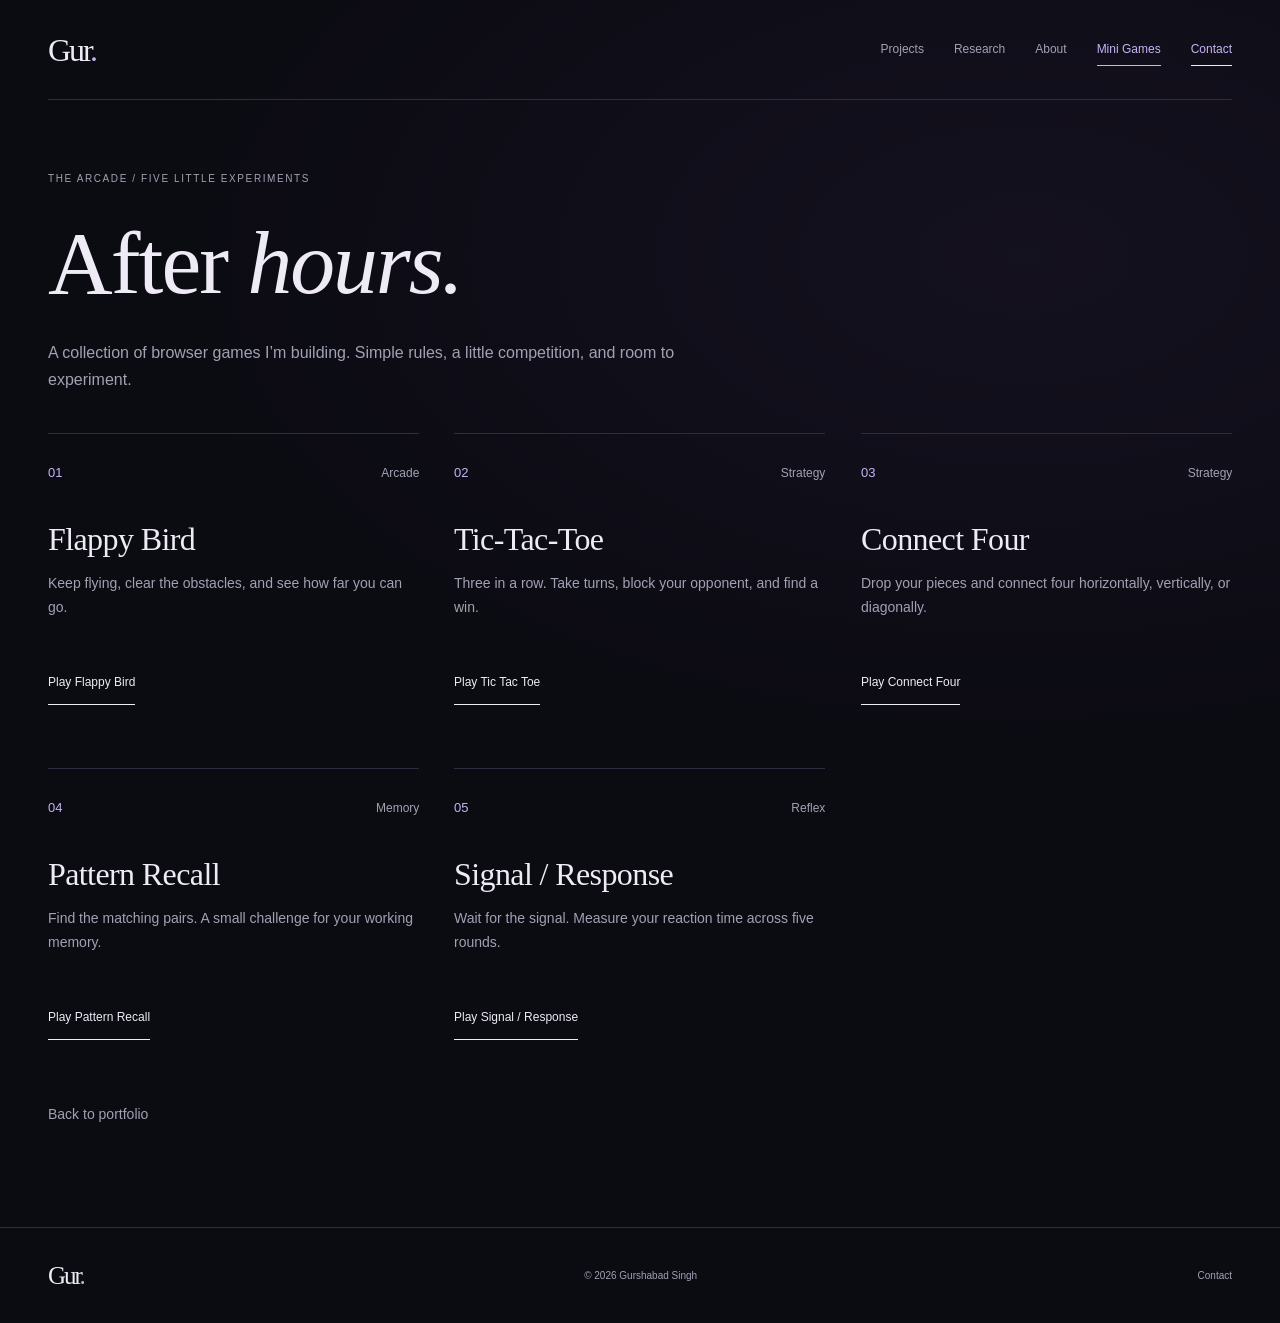
==== commit b5b5b7da: "Unify portfolio and arcade with dark lavender theme, live ML lab, and new games" ====
--- a/games.html
+++ b/games.html
@@ -3,14 +3,15 @@
 <head>
   <meta charset="UTF-8">
   <meta name="viewport" content="width=device-width, initial-scale=1">
-  <meta name="theme-color" content="#0b0b0b">
+  <meta name="theme-color" content="#0b0b12">
   <meta name="description" content="Small browser games built by Gurshabad Singh.">
   <title>Mini Games | Gurshabad Singh</title>
 
-  <link rel="stylesheet" href="style.css?v=editorial-3">
+  <link rel="stylesheet" href="style.css?v=night-4">
   <link rel="stylesheet" href="games.css">
-  <script src="motion.js?v=editorial-3" defer></script>
-  <link rel="stylesheet" href="editorial.css?v=3">
+  <script src="motion.js?v=night-4" defer></script>
+  <link rel="stylesheet" href="editorial.css?v=4">
+<link rel="stylesheet" href="night.css?v=4">
 </head>
 
 <body>
@@ -43,8 +44,8 @@
 
   <main id="main" class="container games-main">
     <div class="games-intro">
-      <p class="eyebrow">Small experiments in interactive programming</p>
-      <h1 class="motion-title">Mini <span class="title-accent">Games</span></h1>
+      <p class="eyebrow">The arcade / Five little experiments</p>
+      <h1 class="motion-title">After <span class="title-accent">hours.</span></h1>
 
       <p class="games-description">
         A collection of browser games I’m building.
@@ -110,6 +111,8 @@
         </div>
       </article>
 
+      <article class="game-card"><div class="game-heading"><span class="game-number">04</span><span class="game-category">Memory</span></div><h2>Pattern Recall</h2><p>Find the matching pairs. A small challenge for your working memory.</p><div class="game-footer"><a class="button primary" href="games/pattern-recall.html">Play Pattern Recall</a></div></article>
+      <article class="game-card"><div class="game-heading"><span class="game-number">05</span><span class="game-category">Reflex</span></div><h2>Signal / Response</h2><p>Wait for the signal. Measure your reaction time across five rounds.</p><div class="game-footer"><a class="button primary" href="games/signal-response.html">Play Signal / Response</a></div></article>
     </div>
 
     <a class="games-back" href="index.html">Back to portfolio</a>
--- a/night.css
+++ b/night.css
@@ -0,0 +1,118 @@
+/* One palette, from research to the arcade. */
+:root { color-scheme:dark; --bg:#0b0b12; --surface:#13121e; --panel:#13121e; --text:#eeeaf6; --muted:#a4a0b4; --line:#302c40; --yellow:#c6b4f5; --yellow-hover:#dfd2ff; --lavender:#c6b4f5; }
+body { background:var(--bg); color:var(--text); }
+body::before { content:""; position:absolute; inset:0 0 auto; height:850px; z-index:-1; background:radial-gradient(ellipse at 80% 30%,#6e499c19,transparent 60%); pointer-events:none; }
+::selection { background:#c6b4f5; color:#14101e; }
+.hero h1 { color:var(--text); }
+.hero .title-accent { color:var(--lavender); }
+.hero-intro > .eyebrow { color:var(--lavender); }
+.hero-role,.profile-summary dd,.button.primary,.details-label,.about-copy p:first-child,.about-aside strong,.email-link,.close-dialog,.dialog-description { color:var(--text); }
+.logo span,nav .contact-link { color:var(--lavender); }
+.scroll-enabled .scroll-word { background-image:linear-gradient(90deg,#eeeaf6 var(--word-fill,0%),#51495f var(--word-fill,0%)); }
+.discipline-track { -webkit-text-stroke-color:#625773; }
+.discipline-track span { color:var(--lavender); }
+.project-card h3 { color:var(--text); }
+.project-card:hover h3 { color:var(--lavender); }
+.art-scholar { background:#20192e; color:#e0d2ff; }
+.art-rally { background:#171923; color:#c6b4f5; }
+.paper-stack { border-color:#c6b4f570; box-shadow:8px 8px 0 #c6b4f515,16px 16px 0 #c6b4f510; }
+.paper-stack i { background:#c6b4f570; }
+.game-card:hover h2 { color:var(--lavender); }
+input,select,textarea { color:var(--text); }
+.close-dialog:hover { background:var(--surface); }
+.button.primary:hover { color:var(--lavender); border-color:var(--lavender); }
+.merced-mark { display:flex; align-items:center; gap:12px; letter-spacing:.13em; }
+.merced-mark i { display:inline-block; width:24px; height:12px; border-bottom:2px solid #cfb46b; border-top:2px solid #52698e; transform:skew(-25deg); }
+.neural-lab { display:grid; grid-template-columns:.8fr 1.2fr; gap:80px; align-items:center; }
+.lab-copy h2 { margin:20px 0; font-size:clamp(36px,4vw,55px); }
+.lab-copy h2 em,.sword-section h2 em { color:var(--lavender); font-weight:400; }
+.lab-copy > p:not(.eyebrow) { font-size:13px; color:var(--muted); line-height:1.9; max-width:360px; }
+#model-status { margin-top:18px; font-size:11px; }
+#train-model { margin-top:24px; gap:50px; }
+.model-stage { color:var(--lavender); position:relative; background:linear-gradient(150deg,#1c1726,#0e0d16); padding:24px; border-top:1px solid #817098; border-bottom:1px solid var(--line); }
+.model-topline,.model-legend { display:flex; justify-content:space-between; gap:12px; font-size:8px; letter-spacing:.12em; }
+.model-topline { color:var(--muted); }
+#model-plot { width:100%; display:block; margin:20px 0; }
+#decision-boundary { filter:drop-shadow(0 0 5px #c6b4f560); }
+.model-legend { flex-wrap:wrap; color:var(--muted); }
+.model-legend i { display:inline-block; width:5px; height:5px; background:#c6b4f5; margin-right:7px; }
+.model-legend span:nth-child(2) i { background:#f2ead2; }
+.model-stage.training #model-points { animation:data-breathe 1.6s ease-in-out infinite alternate; }
+@keyframes data-breathe { to { opacity:.55; } }
+.sword-section { padding-block:90px; border-top:1px solid var(--line); display:grid; grid-template-columns:1fr 1.2fr; gap:50px; align-items:center; }
+.sword-section h2 { margin:20px 0; }
+.sword-section p:not(.eyebrow) { font-size:13px; color:var(--muted); line-height:1.9; }
+.sword-trigger { background:none; border:0; color:var(--muted); padding:30px 0; width:100%; }
+.sword-trigger svg { width:100%; overflow:visible; filter:drop-shadow(0 0 18px #bc9bf522); transition:transform 1s cubic-bezier(.16,1,.3,1),filter 1s; animation:blade-float 7s ease-in-out infinite alternate; }
+.sword-trigger:hover svg,.sword-trigger:focus-visible svg { filter:drop-shadow(0 0 28px #c6b4f577); }
+.sword-trigger span { font-size:8px; letter-spacing:.2em; }
+@keyframes blade-float { from { transform:translateY(-5px) rotate(-2deg); } to { transform:translateY(5px) rotate(1deg); } }
+#sword-dialog .close-dialog { float:right; }
+#sword-dialog .eyebrow { padding-top:40px; }
+body:has(dialog[open]) { overflow:hidden; }
+.work-art { transition:filter .6s; }
+.project-card:hover .work-art { filter:brightness(1.12); }
+/* Shared game chrome, applied after each game's mechanics styles. */
+.arcade-page { font-family:Arial,Helvetica,sans-serif; }
+.arcade-page header { max-width:1100px; padding:28px 24px; margin:0 auto 32px; border-bottom:1px solid var(--line); display:flex; align-items:center; justify-content:space-between; gap:20px; }
+.arcade-page .logo { color:var(--text); font-family:Georgia,serif; font-size:30px; font-weight:400; }
+.arcade-page a { color:var(--lavender); text-decoration:none; }
+.arcade-page .back,.arcade-page .back-link { font-size:12px; color:var(--muted); }
+.arcade-page main { max-width:650px; margin:auto; padding:0 24px 70px; }
+.arcade-page h1 { font-family:Georgia,serif; font-weight:400; font-size:clamp(38px,6vw,60px); letter-spacing:-.05em; }
+.arcade-page .eyebrow { font-size:10px; letter-spacing:.14em; text-transform:uppercase; color:var(--lavender); }
+.arcade-page .intro,.arcade-page .description { color:var(--muted); font-size:14px; line-height:1.8; }
+.arcade-page button,.arcade-page select { font:inherit; }
+.arcade-page select { color:var(--text); background:var(--panel); border:1px solid var(--line); border-radius:2px; }
+.arcade-page .score { background:var(--panel); border-color:var(--line); border-radius:2px; }
+.arcade-page .board,.arcade-page .game { background:var(--panel); border-color:var(--line); border-radius:3px; }
+.arcade-page .cell { background:#1b1826; border-color:#3d3453; color:var(--lavender); border-radius:3px; }
+.arcade-page .cell:hover { background:#292137; }
+.arcade-page .actions button,.arcade-page .action { background:var(--panel); color:var(--text); border:1px solid var(--line); border-radius:2px; }
+.arcade-page .actions .primary,.arcade-page button.primary { background:var(--lavender); color:#17121f; border-color:var(--lavender); }
+.arcade-page .note,.arcade-page .help { color:var(--muted); font-size:12px; line-height:1.7; }
+.arcade-page :focus-visible { outline:2px solid var(--lavender); outline-offset:4px; }
+.arcade-page button { cursor:pointer; }
+.arcade-page .scores { display:flex; gap:12px; margin:24px 0; }
+.arcade-page .score { flex:1; padding:15px; border:1px solid var(--line); }
+.arcade-page .score span { display:block; font-size:10px; text-transform:uppercase; color:var(--muted); }
+.arcade-page .score strong { display:block; margin-top:8px; font-size:24px; font-weight:400; }
+.memory-grid { display:grid; grid-template-columns:repeat(4,1fr); gap:10px; margin:24px 0; }
+.memory-tile { aspect-ratio:1; background:var(--panel); border:1px solid var(--line); color:var(--muted); font-size:28px!important; transition:background .25s,transform .25s; }
+.memory-tile.revealed { background:#292039; color:var(--lavender); transform:rotateY(0); }
+.memory-tile.matched { color:var(--text); border-color:#8873a8; background:#1a1723; }
+.arcade-button { padding:12px 20px; background:var(--lavender); color:#17121f; border:0; font-size:12px; }
+.signal-pad { width:100%; min-height:270px; margin:24px 0; background:#181520; border:1px solid var(--line); color:var(--text); font-size:24px!important; padding:30px; }
+.signal-pad[data-state="ready"] { background:#c6b4f5; color:#17121f; }
+.signal-pad[data-state="waiting"] { background:#24202d; color:var(--muted); }
+.signal-results { color:var(--muted); font-size:13px; line-height:1.8; padding-left:20px; }
+@media(max-width:720px) { .neural-lab,.sword-section { grid-template-columns:1fr; gap:35px; } .model-stage { padding:18px; } .sword-section { padding-block:55px; } .model-legend { font-size:7px; } }
+@media(prefers-reduced-motion:reduce) { *,*::before,*::after { animation:none!important; transition:none!important; } .scroll-enabled .scroll-word { background:none; color:var(--text); } }
+.hero { isolation:isolate; }
+.hero-network { position:absolute; z-index:-1; width:80%; height:auto; right:-2%; top:80px; color:#a58bcb; opacity:.12; mask-image:linear-gradient(transparent,#000 25%,#000 65%,transparent); pointer-events:none; }
+.hero-network g:first-child { stroke-opacity:.45; }
+.network-flow { stroke-dasharray:80 600; stroke-width:2; animation:network-transmit 9s linear infinite; }
+@keyframes network-transmit { to { stroke-dashoffset:-1360; } }
+.hero .title-accent { background:linear-gradient(115deg,#a997cf,#f4eeff 45%,#bca4e5 75%); background-size:220% 100%; background-clip:text; -webkit-text-fill-color:transparent; animation:pearl-light 10s ease-in-out infinite alternate; }
+@keyframes pearl-light { to { background-position:100% 0; } }
+.campus-note { padding:0 0 28px; margin-bottom:28px; border-bottom:1px solid var(--line); }
+.campus-monogram { font:34px Georgia,serif; color:#ede9f3; letter-spacing:-1px; }
+.campus-monogram em { font-weight:400; color:#b8a16c; }
+.campus-note p { font-size:11px; color:var(--muted); line-height:1.8; margin-top:12px; }
+.campus-note svg { display:block; width:100%; max-width:340px; margin-top:12px; }
+.campus-note > span:last-child { font-size:8px; letter-spacing:.12em; color:#a9a3b3; }
+@media(prefers-reduced-motion:reduce) { .hero .title-accent { background:none; -webkit-text-fill-color:currentColor; color:var(--lavender); } }
+.word-mask { padding:.03em .08em .3em; margin:0 -.08em -.3em; }
+.games-intro h1 { font-family:Georgia,serif; font-weight:400; font-size:clamp(52px,7vw,100px); }
+.arcade-page .slot.yellow,.arcade-page .falling-chip.yellow { border-color:#a48bcf; }
+*,*::before,*::after { box-sizing:border-box; }
+body { margin:0; }
+.hero .title-accent { background:none; -webkit-text-fill-color:currentColor; animation:pearl-tone 10s ease-in-out infinite alternate; }
+@keyframes pearl-tone { from { color:#bba8df; } to { color:#eee7fc; } }
+@media(prefers-reduced-motion:reduce) { .hero .title-accent { animation:none; } }
+@keyframes tile-reveal { from { transform:perspective(500px) rotateY(-24deg); opacity:.5; } to { transform:perspective(500px) rotateY(0); opacity:1; } }
+.memory-tile.revealed { animation:tile-reveal .35s cubic-bezier(.16,1,.3,1); }
+@keyframes signal-arrive { from { box-shadow:0 0 0 #c6b4f500; } to { box-shadow:0 0 45px #c6b4f52a; } }
+.signal-pad[data-state="ready"] { animation:signal-arrive .4s ease-out both; }
+@keyframes arcade-enter { from { opacity:0; translate:0 16px; } to { opacity:1; translate:0 0; } }
+.arcade-page main { animation:arcade-enter .7s cubic-bezier(.16,1,.3,1) both; }
